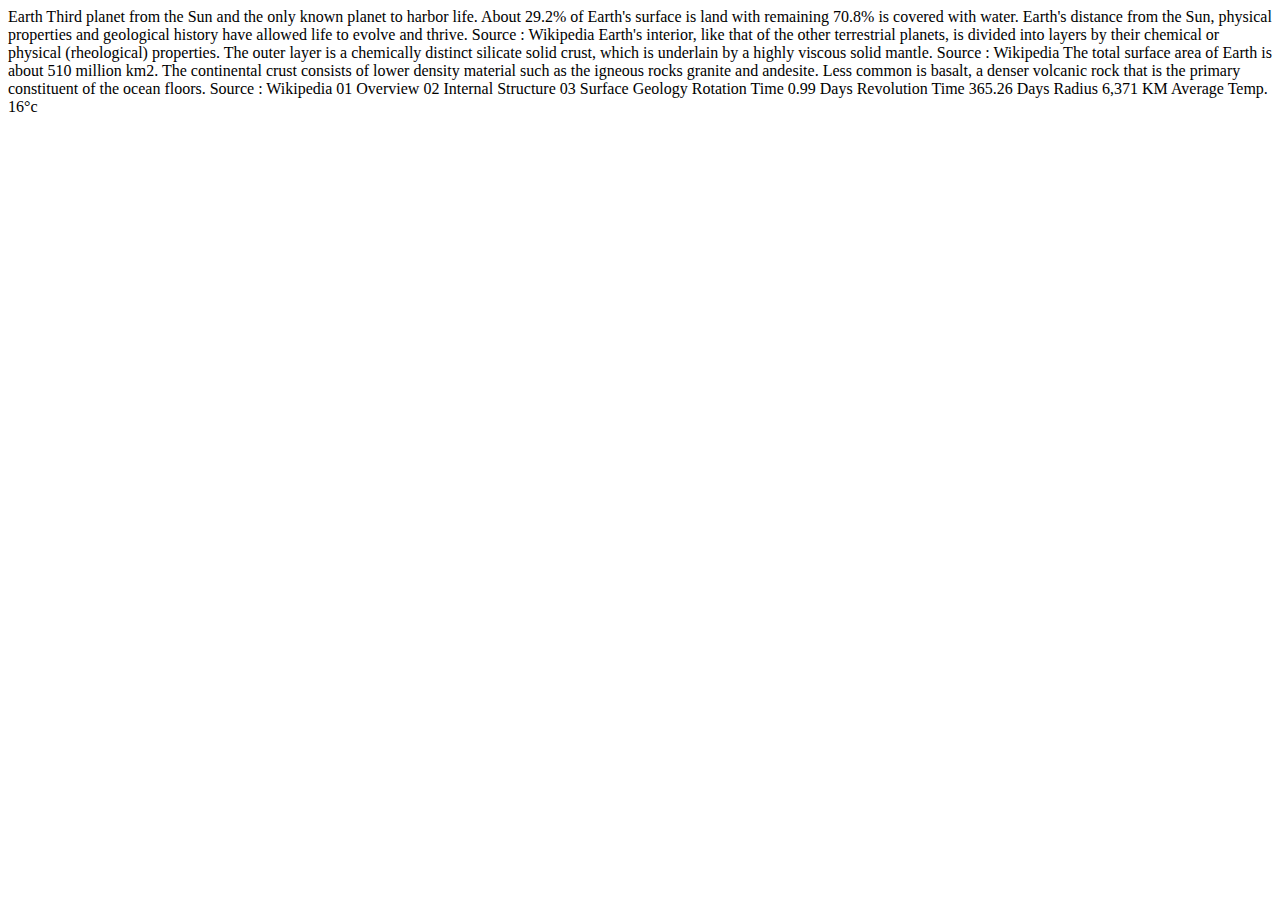
==== earth.html @ 62f98f71 "First commit. Starting bigger project" ====
<!DOCTYPE html>
<html lang="en">
<head>
  <meta charset="UTF-8">
  <meta name="viewport" content="width=device-width, initial-scale=1.0">

  <link rel="icon" type="image/png" sizes="32x32" href="./assets/favicon-32x32.png">
  
  <title>Frontend Mentor | Planets fact site</title>
</head>
<body>
  Earth

  <!-- Overview Content Start -->

  Third planet from the Sun and the only known planet to harbor life. 
  About 29.2% of Earth's surface is land with remaining 70.8% is 
  covered with water. Earth's distance from the Sun, physical properties 
  and geological history have allowed life to evolve and thrive.

  Source : Wikipedia <!-- URL: https://en.wikipedia.org/wiki/Earth -->

  <!-- Overview Content End -->

  <!-- Internal Structure Content Start -->

  Earth's interior, like that of the other terrestrial planets, is divided 
  into layers by their chemical or physical (rheological) properties. The 
  outer layer is a chemically distinct silicate solid crust, which is 
  underlain by a highly viscous solid mantle.

  Source : Wikipedia <!-- URL: https://en.wikipedia.org/wiki/Earth#Internal_structure -->

  <!-- Internal Structure Content End -->

  <!-- Surface Geology Content Start -->

  The total surface area of Earth is about 510 million km2. The continental 
  crust consists of lower density material such as the igneous rocks granite 
  and andesite. Less common is basalt, a denser volcanic rock that is the 
  primary constituent of the ocean floors.

  Source : Wikipedia <!-- URL: https://en.wikipedia.org/wiki/Earth#Surface -->

  <!-- Surface Geology Content End -->

  01 Overview
  02 Internal Structure
  03 Surface Geology

  Rotation Time
  0.99 Days

  Revolution Time
  365.26 Days

  Radius
  6,371 KM

  Average Temp.
  16°c
</body>
</html>
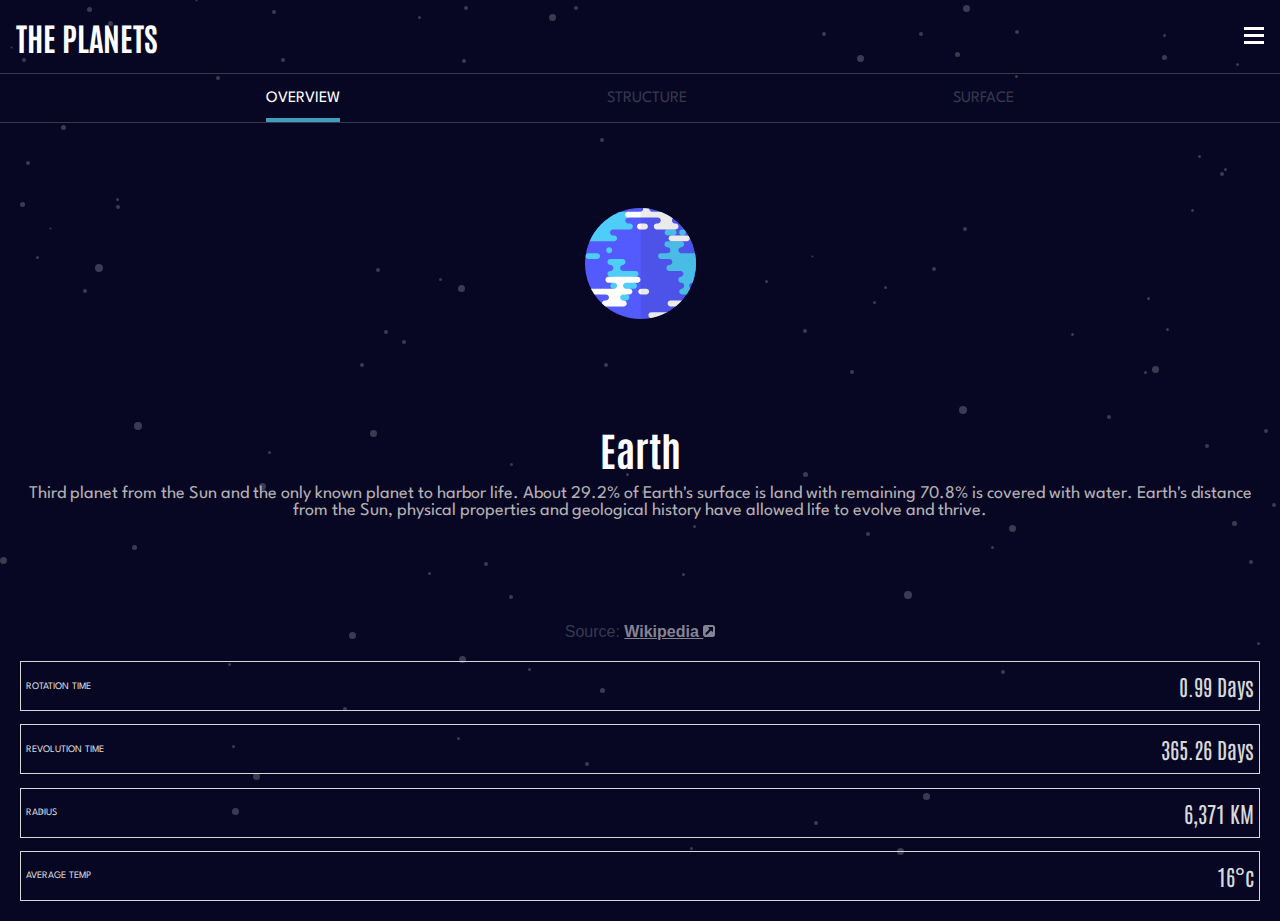
==== commit e7dd0538: "All pages for mobile version hooked up" ====
--- a/earth.html
+++ b/earth.html
@@ -4,60 +4,119 @@
   <meta charset="UTF-8">
   <meta name="viewport" content="width=device-width, initial-scale=1.0">
 
-  <link rel="icon" type="image/png" sizes="32x32" href="./assets/favicon-32x32.png">
+  <link rel="stylesheet" href="style.css">
+
+  <script src="menuman.js" defer></script>
+
+  <link rel="icon" type="image/png" sizes="32x32" href="./assets/favicon-32x32.png">  
+  <title>Earth</title>
+
   
-  <title>Frontend Mentor | Planets fact site</title>
 </head>
 <body>
-  Earth
-
-  <!-- Overview Content Start -->
-
-  Third planet from the Sun and the only known planet to harbor life. 
-  About 29.2% of Earth's surface is land with remaining 70.8% is 
-  covered with water. Earth's distance from the Sun, physical properties 
-  and geological history have allowed life to evolve and thrive.
-
-  Source : Wikipedia <!-- URL: https://en.wikipedia.org/wiki/Earth -->
-
-  <!-- Overview Content End -->
-
-  <!-- Internal Structure Content Start -->
-
-  Earth's interior, like that of the other terrestrial planets, is divided 
-  into layers by their chemical or physical (rheological) properties. The 
-  outer layer is a chemically distinct silicate solid crust, which is 
-  underlain by a highly viscous solid mantle.
-
-  Source : Wikipedia <!-- URL: https://en.wikipedia.org/wiki/Earth#Internal_structure -->
-
-  <!-- Internal Structure Content End -->
-
-  <!-- Surface Geology Content Start -->
-
-  The total surface area of Earth is about 510 million km2. The continental 
-  crust consists of lower density material such as the igneous rocks granite 
-  and andesite. Less common is basalt, a denser volcanic rock that is the 
-  primary constituent of the ocean floors.
-
-  Source : Wikipedia <!-- URL: https://en.wikipedia.org/wiki/Earth#Surface -->
-
-  <!-- Surface Geology Content End -->
-
-  01 Overview
-  02 Internal Structure
-  03 Surface Geology
-
-  Rotation Time
-  0.99 Days
-
-  Revolution Time
-  365.26 Days
-
-  Radius
-  6,371 KM
-
-  Average Temp.
-  16°c
+  <header>
+    <h1 class="head-title">THE PLANETS</h1>
+    <nav class="mobile__nav" id="menuclick">
+      <section class="menutoggle" id="menushow">
+        <a href="index.html">
+          <section class="mobile__nav-item">
+            <div id="mercury"></div>
+            <p>MERCURY</p>
+          </section>
+          <img src="/assets/icon-chevron.svg" alt="">
+        </a>
+        <a href="venus.html">
+          <section class="mobile__nav-item">
+            <div id="venus"></div>
+            <p>VENUS</p>
+          </section>
+          <img src="/assets/icon-chevron.svg" alt="">
+        </a>
+        <a href="earth.html">
+          <section class="mobile__nav-item">
+            <div id="earth"></div>
+            <p>EARTH</p>
+          </section>
+          <img src="/assets/icon-chevron.svg" alt="">
+        </a>
+        <a href="mars.html">
+          <section class="mobile__nav-item">
+            <div id="mars"></div>
+            <p>MARS</p>
+          </section>
+          <img src="/assets/icon-chevron.svg" alt="">
+        </a>
+        <a href="jupiter.html">
+          <section class="mobile__nav-item">
+            <div id="jupiter"></div>
+            <p>JUPITER</p>
+          </section>
+          <img src="/assets/icon-chevron.svg" alt="">
+        </a>
+        <a href="saturn.html">
+          <section class="mobile__nav-item">
+            <div id="saturn"></div>
+            <p>SATURN</p>
+          </section>
+          <img src="/assets/icon-chevron.svg" alt="">
+        </a>
+        <a href="uranus.html">
+          <section class="mobile__nav-item">
+           <div id="uranus"></div>
+           <p>URANUS</p>
+         </section>
+         <img src="/assets/icon-chevron.svg" alt="">
+       </a>
+        <a href="neptune.html">
+          <section class="mobile__nav-item">
+            <div id="neptune"></div>
+            <p>NEPTUNE</p>
+          </section>
+          <img src="/assets/icon-chevron.svg" alt="">
+        </a>
+      </section>
+    </nav>
+  </header>
+  <ul class="nav-top">
+    <li class="nav-top__item top-active" id="mob-top1">OVERVIEW</li>
+    <li class="nav-top__item" id="mob-top2">STRUCTURE</li>
+    <li class="nav-top__item" id="mob-top3">SURFACE</li>
+  </ul>
+  <main>
+    <article class="planet">  
+      <picture class="planet__mercury--face">
+        <img class="planet__base" id="planetimage" src="" alt="mercury">
+        <img class="planet__structure" id="planetimage-internal" src="" alt="mercury-crust">
+        <img class="planet__geology" id="planetimage-geology" src="" alt="mercury-surface">
+      </picture>
+      <section class="planet__info">
+        <h2 class="planet__title head-title" id="planettitle"></h2>
+        <p class="planet__desc desc-text" id="planetdesc"></p>
+        <p class="planet__desc planet__desc--structure" id="structure">.</p>
+        <p class="planet__desc planet__desc--surface" id="surface"></p>
+      </section>
+    </article>
+    <section class="planet__source">Source:
+      <a href="">Wikipedia <img src="/assets/icon-source.svg" alt=""></a>
+    </section>
+    <ul class="info-wrapper">
+      <li class="info__rotation">
+        <p class="desc-text">ROTATION TIME</p>
+        <div id="rotation"></div>
+      </li>
+      <li class="info__revolution">
+        <p class="desc-text">REVOLUTION TIME</p>
+        <div id="revolution"></div>
+      </li>
+      <li class="info__radius">
+        <p class="desc-text">RADIUS</p>
+        <div id="radius"></div>
+      </li>
+      <li class="info__temp">
+        <p class="desc-text">AVERAGE TEMP</p>
+        <div id="temp"></div>
+      </li>
+    </ul>
+  </main>
 </body>
 </html>--- a/style.css
+++ b/style.css
@@ -0,0 +1,210 @@
+@import url('https://fonts.googleapis.com/css2?family=Antonio:wght@500&family=League+Spartan:wght@400;700&display=swap');
+
+*{
+    box-sizing: border-box;
+    margin: 0;
+    padding: 0;
+}
+body{
+    height: 100svh;
+    background-color: #070724;
+    background-image: url(/assets/background-stars.svg);
+}
+
+h1, h2{
+    font-family: 'Antonio', sans-serif;
+}
+
+h3,h4{
+    font-family: 'League Spartan', sans-serif;
+}
+p{
+    font-family: 'League Spartan', sans-serif;
+}
+
+.mobile__nav{
+    background-image:url(/assets/icon-hamburger.svg);
+    background-repeat: no-repeat;
+    height: 20px;
+    width: 20px;
+}
+
+.menutoggle{
+    display: none;
+    position: relative;
+    background-color: #070724;
+    overflow: hidden;
+    top: 40px;
+    width: 100vw;
+    left: 60px;
+
+    transition: 1s;
+
+    box-shadow: 0 0 30px white;
+
+}
+.menutoggle a{
+    padding: 10px;
+    color: white;
+    width: 100%;
+    display: flex;
+    justify-content: space-around;
+    text-decoration: none;
+    font-size: 20px;
+    border: 1px solid white;
+}
+.menutoggle div{
+    background-color: #419EBB;
+    height: 20px;
+    width: 20px;
+    border-radius: 50%;
+}
+.mobile__nav-item{
+    width: 40%;
+    display: flex;
+    align-items: center;
+    padding: 2px;
+    justify-content: space-between;
+}
+
+#mercury{
+    background: #DEF4FC;
+}
+#venus{
+    background: #F7CC7F;
+}
+#earth{
+    background: #545BFE;
+}
+#mars{
+    background:#FF6A45 ;
+}
+#jupiter{
+    background: #ECAD7A;
+}
+#saturn{
+    background: #FCCB6B;
+}
+#uranus{
+    background: #65F0D5;
+}
+#neptune{
+    background: #497EFA;
+}
+header{
+    padding: 16px;
+    align-items: center;
+    display: flex;
+    justify-content: space-between;
+}
+
+.head-title{
+    color: white;
+}
+
+
+.nav-top{
+    display: flex;
+    justify-content: space-evenly;
+    align-items: center;
+    height: 50px;
+    border-top:1px solid #38384F ;
+    border-bottom:1px solid #38384F ;
+}
+
+.nav-top__item{
+    font-family: "League Spartan", sans-serif;
+    list-style: none;
+    color: #38384F;
+    display: block;
+}
+
+.top-active{
+    color: white;
+    line-height: 50px;
+
+    height: 100%;
+
+    border-bottom: 4px solid #419EBB;
+}
+
+
+.planet{
+    height: 500px;
+    display: flex;
+flex-direction: column;
+    width: 100%;
+    justify-content: center;
+    align-items:center ;
+}
+
+.planet__mercury--face img{
+    height: 111px;
+    width: 111px;
+}
+
+.planet__info{
+    text-align: center;
+    padding: 20px;
+}
+
+.planet__title {
+    padding-top: 80px;
+    text-align: center;
+    font-size: 40px;
+}
+
+.planet__desc {
+    padding-top: 10px;
+    color: rgb(180, 175, 175);
+    font-size: 18px;
+}
+
+
+.planet__source {
+    font-family: "Leauge Spartan", sans-serif;
+    text-align: center;
+    color: #38384F;
+}
+.planet__source a{
+    font-weight: bold;
+    color: #838391;
+    text-decoration: underline;
+}
+
+.info-wrapper{
+    padding: 20px;
+    display: flex;
+    flex-direction: column;
+    justify-content: space-between;
+    height: 280px;
+}
+
+.info-wrapper li{
+    display: flex;
+    align-items: center;
+    justify-content: space-between;
+    font-size: 10px;
+    padding: 5px;
+    border: 1px solid #D8D8D8;
+    height: 50px;
+    color: #D8D8D8;
+}
+
+#rotation,#revolution,#radius,#temp{
+    font-family: "Antonio", sans-serif;
+    font-weight: 400;
+    font-size: 22px;
+    
+}
+
+.planet__desc--structure, .planet__desc--surface{
+    display: none;
+}
+.planet__geology,.planet__structure{
+    display: none;
+}
+
+@media (max-width:500px) {
+    
+}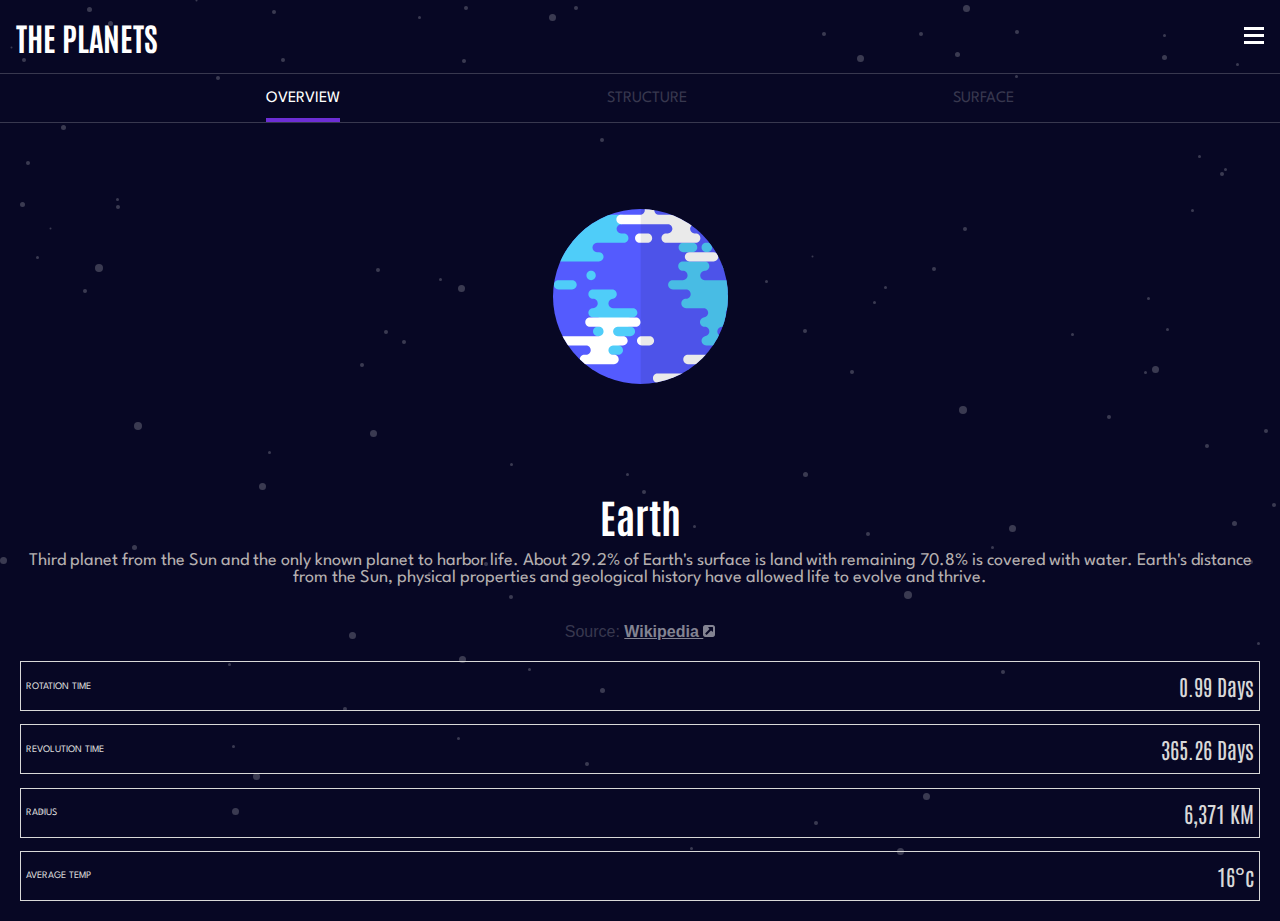
==== commit 795fe180: "Finishing touches for moblie version" ====
--- a/earth.html
+++ b/earth.html
@@ -5,6 +5,7 @@
   <meta name="viewport" content="width=device-width, initial-scale=1.0">
 
   <link rel="stylesheet" href="style.css">
+  <link rel="stylesheet" href="/planetStyles/earth.css">
 
   <script src="menuman.js" defer></script>
 
@@ -84,11 +85,13 @@
   </ul>
   <main>
     <article class="planet">  
+      <section class="planet__wrapp">
       <picture class="planet__mercury--face">
-        <img class="planet__base" id="planetimage" src="" alt="mercury">
-        <img class="planet__structure" id="planetimage-internal" src="" alt="mercury-crust">
-        <img class="planet__geology" id="planetimage-geology" src="" alt="mercury-surface">
+        <img class="planet__base planet__image" id="planetimage" src="" alt="mercury">
+        <img class="planet__structure planet__image" id="planetimage-internal" src="" alt="mercury-crust">
+        <img class="planet__geology planet__image" id="planetimage-geology" src="" alt="mercury-surface">
       </picture>
+    </section>
       <section class="planet__info">
         <h2 class="planet__title head-title" id="planettitle"></h2>
         <p class="planet__desc desc-text" id="planetdesc"></p>
@@ -97,7 +100,7 @@
       </section>
     </article>
     <section class="planet__source">Source:
-      <a href="">Wikipedia <img src="/assets/icon-source.svg" alt=""></a>
+      <a id="wikisource" href="">Wikipedia <img src="/assets/icon-source.svg" alt=""></a>
     </section>
     <ul class="info-wrapper">
       <li class="info__rotation">
--- a/style.css
+++ b/style.css
@@ -119,15 +119,6 @@
     display: block;
 }
 
-.top-active{
-    color: white;
-    line-height: 50px;
-
-    height: 100%;
-
-    border-bottom: 4px solid #419EBB;
-}
-
 
 .planet{
     height: 500px;
@@ -135,17 +126,29 @@
 flex-direction: column;
     width: 100%;
     justify-content: center;
-    align-items:center ;
-}
-
-.planet__mercury--face img{
-    height: 111px;
-    width: 111px;
-}
+    align-items: center;
+}
+.planet__wrapp{
+    height: 250px;
+    width: 100%;
+    overflow: hidden;
+
+    display: flex;
+    justify-content: center;
+    align-items: center;
+}
+
 
 .planet__info{
     text-align: center;
-    padding: 20px;
+    height: 150px;
+    padding-left: 20px;
+    padding-right: 20px;
+
+    display: flex;
+    flex-direction: column;
+    align-items: center;
+    justify-content: center;
 }
 
 .planet__title {
--- a/planetStyles/earth.css
+++ b/planetStyles/earth.css
@@ -0,0 +1,13 @@
+.top-active{
+    color: white;
+    line-height: 50px;
+
+    height: 100%;
+
+    border-bottom: 4px solid #6D2ED5;
+}
+
+.planet__image{
+    width: 175px;
+    height: 175px;
+}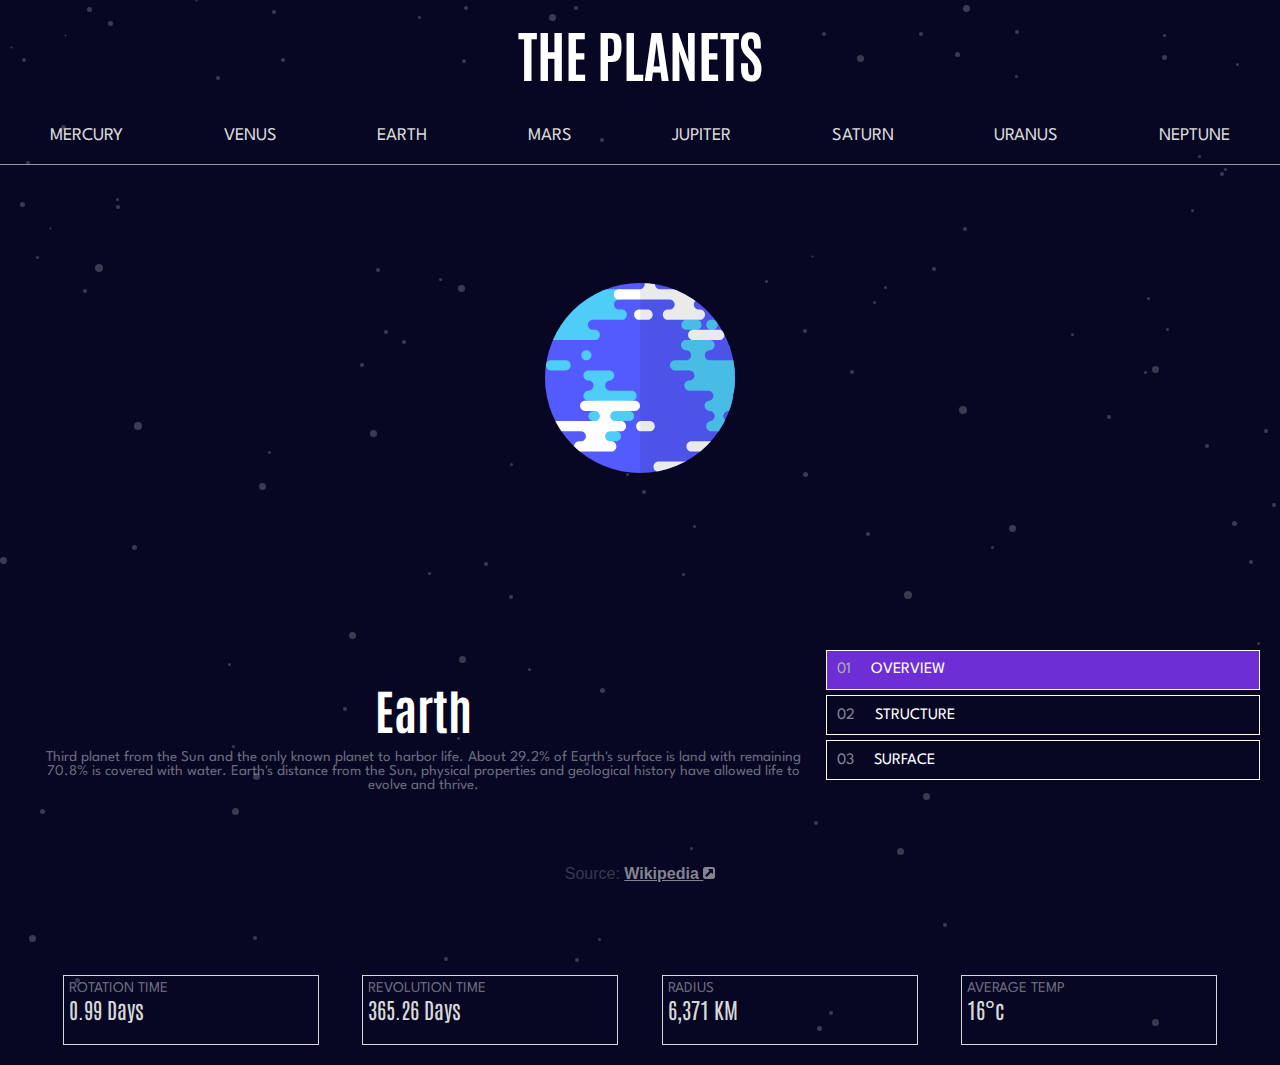
==== commit 4f0caa25: "Implomented Pad layout" ====
--- a/earth.html
+++ b/earth.html
@@ -78,6 +78,16 @@
       </section>
     </nav>
   </header>
+  <ul class="nav-top--deskandpad">
+    <li class="nav__item"><a href="index.html">MERCURY</a></li>
+    <li class="nav__item"><a href="venus.html">VENUS</a></li>
+    <li class="nav__item"><a href="earth.html">EARTH</a></li>
+    <li class="nav__item"><a href="mars.html">MARS</a></li>
+    <li class="nav__item"><a href="jupiter.html">JUPITER</a></li>
+    <li class="nav__item"><a href="saturn.html">SATURN</a></li>
+    <li class="nav__item"><a href="uranus.html">URANUS</a></li>
+    <li class="nav__item"><a href="neptune.html">NEPTUNE</a></li>
+  </ul>
   <ul class="nav-top">
     <li class="nav-top__item top-active" id="mob-top1">OVERVIEW</li>
     <li class="nav-top__item" id="mob-top2">STRUCTURE</li>
@@ -92,12 +102,19 @@
         <img class="planet__geology planet__image" id="planetimage-geology" src="" alt="mercury-surface">
       </picture>
     </section>
+    <section class="desk__wrapper">
       <section class="planet__info">
         <h2 class="planet__title head-title" id="planettitle"></h2>
         <p class="planet__desc desc-text" id="planetdesc"></p>
         <p class="planet__desc planet__desc--structure" id="structure">.</p>
         <p class="planet__desc planet__desc--surface" id="surface"></p>
       </section>
+      <ul class="nav-deskandpad">
+        <li class="nav-top__item top-active" id="desk-top1"><span>01</span> OVERVIEW</li>
+        <li class="nav-top__item" id="desk-top2"><span>02</span> STRUCTURE</li>
+        <li class="nav-top__item" id="desk-top3"><span>03</span>SURFACE</li>
+      </ul>
+    </section>
     </article>
     <section class="planet__source">Source:
       <a id="wikisource" href="">Wikipedia <img src="/assets/icon-source.svg" alt=""></a>
--- a/style.css
+++ b/style.css
@@ -118,6 +118,12 @@
     color: #38384F;
     display: block;
 }
+.nav-top--deskandpad{
+    display: none;
+}
+.nav-deskandpad{
+    display: none;
+}
 
 
 .planet{
@@ -208,6 +214,126 @@
     display: none;
 }
 
-@media (max-width:500px) {
+@media (min-width:600px) {
+
+    main{
+        height: 100svh;
+    }
+
+    header{
+        display: flex;
+        justify-content: center;
+        width: 100%;
+
+        font-weight: lighter;
+        font-size: 28px;
+    }
+
+    .mobile__nav{
+        display: none;
+    }
+    .nav-top{
+        display: none;
+    }
+
+    .nav-top--deskandpad{
+        width: 100%;
+        height: 60px;
+        align-items: center;
+        justify-content: space-around;
+        list-style: none;
+        display: flex;
+        color: #FFFFFF;
+
+        border-bottom: 1px solid #979797;
+    }
+    .desk__wrapper{
+        display: flex;
+        align-items: center;
+        height: 30svh;
+        padding-left: 20px;
+        padding-right: 20px;
+    }
+    .nav-deskandpad{
+        padding-top: 40px;
+        height: 180px;
+        width: 35%;
+        display: flex;
+        justify-content: space-evenly;
+        align-items: center;
+        flex-direction: column;
+        color: white;
+    }
+
+    .planet{
+        height: 700px;
+    }
+
+
+    .planet__info{
+        text-align: center;
+        height: 150px;
+        padding-left: 20px;
+        padding-right: 20px;
+
+        width: 65%;
     
+        display: flex;
+        flex-direction: column;
+        justify-content: center;
+    }
+
+    .planet__wrapp{
+        height: 40svh;
+    }
+    .nav__item a{
+        font-family: 'League Spartan', sans-serif;
+        font-size: 18px;
+        text-decoration: none;
+        color: #D8D8D8;
+    }
+    .planet__source{
+        height: 10svh;
+    }
+
+    
+    .nav-top__item{
+        height: 40px;
+        border: 1px solid white;
+        width: 100%;
+        color: white;
+
+        display: flex;
+        padding-left: 10px;
+        align-items: center;
+    }
+    .nav-top__item span{
+        padding-right: 20px;
+        color: #838391;
+    }
+
+
+    .info-wrapper{
+        padding: 20px;
+        display: flex;
+        height: 110px;
+        width: 100%;
+
+        display: flex;
+        flex-direction: row;
+        justify-content: space-evenly;
+    }
+    .info-wrapper li{
+        height: 100%;
+        width: 20vw;
+        display: inline-block;
+    }
+
+    .planet__title{
+            font-size: 48px;
+    }
+    .desc-text {
+        font-size: 15px;
+        color: #d8d8d87c;
+    }
 }--- a/planetStyles/earth.css
+++ b/planetStyles/earth.css
@@ -10,4 +10,22 @@
 .planet__image{
     width: 175px;
     height: 175px;
+}
+
+@media (min-width: 600px){
+
+    .planet__image{
+        width: 190px;
+        height: 190px;
+    }
+
+    .top-active{
+        background-color: #6D2ED5;
+        border: 1px solid white;
+        height: 40px;
+    }
+    .top-active span{
+        color: rgb(170, 169, 169);
+    }
+
 }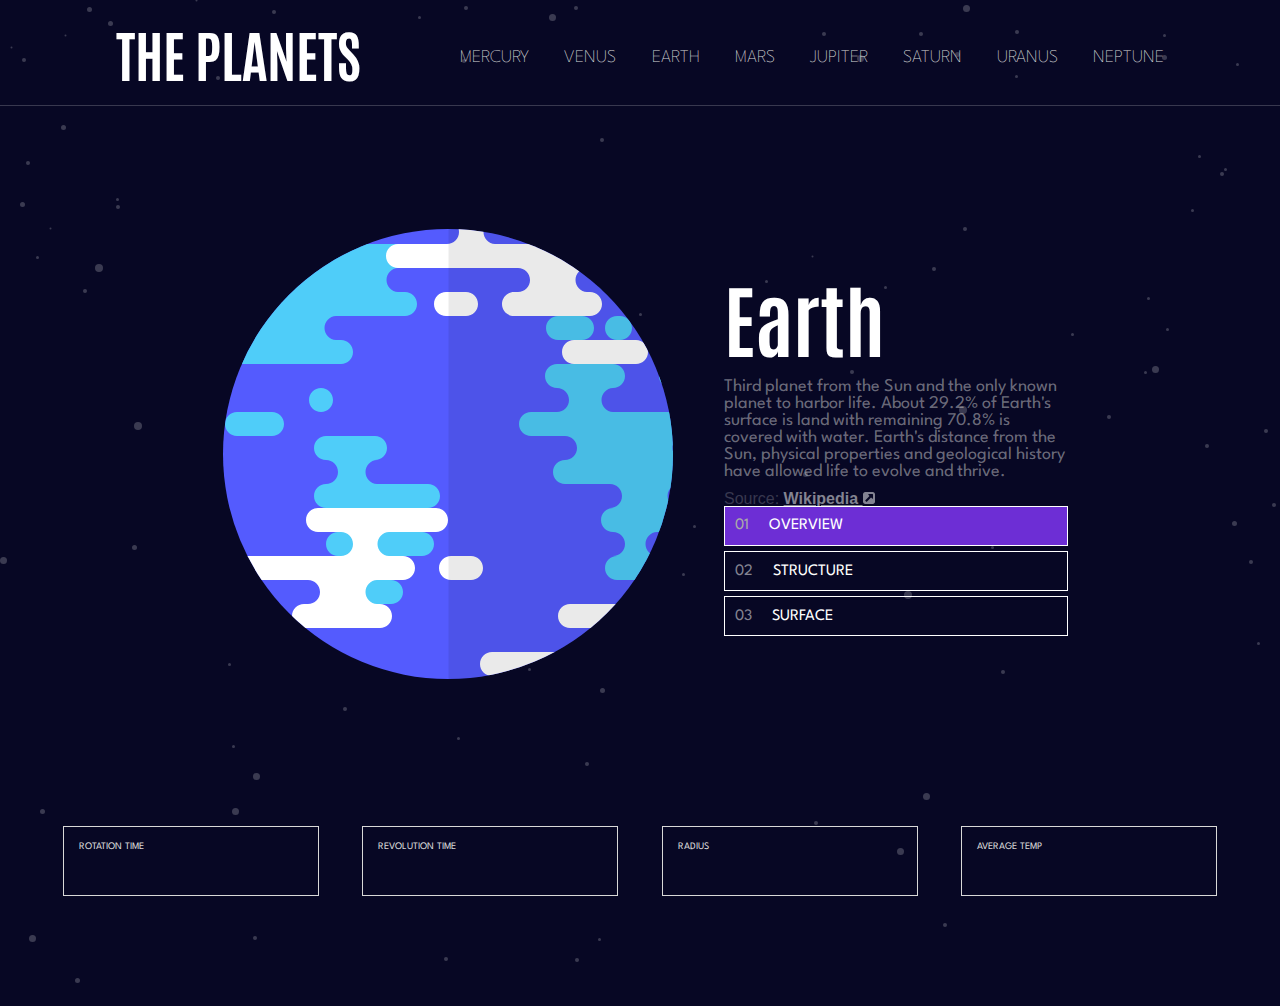
==== commit 33e56347: "Geobox fixed. Added desktop version" ====
--- a/earth.html
+++ b/earth.html
@@ -77,6 +77,16 @@
         </a>
       </section>
     </nav>
+    <ul class="nav-top--desk">
+      <li class="nav__item"><a href="index.html">MERCURY</a></li>
+      <li class="nav__item"><a href="venus.html">VENUS</a></li>
+      <li class="nav__item"><a href="earth.html">EARTH</a></li>
+      <li class="nav__item"><a href="mars.html">MARS</a></li>
+      <li class="nav__item"><a href="jupiter.html">JUPITER</a></li>
+      <li class="nav__item"><a href="saturn.html">SATURN</a></li>
+      <li class="nav__item"><a href="uranus.html">URANUS</a></li>
+      <li class="nav__item"><a href="neptune.html">NEPTUNE</a></li>
+    </ul>
   </header>
   <ul class="nav-top--deskandpad">
     <li class="nav__item"><a href="index.html">MERCURY</a></li>
@@ -108,6 +118,9 @@
         <p class="planet__desc desc-text" id="planetdesc"></p>
         <p class="planet__desc planet__desc--structure" id="structure">.</p>
         <p class="planet__desc planet__desc--surface" id="surface"></p>
+        <section class="planet__source">Source:
+          <a id="wikisource" href="">Wikipedia <img src="/assets/icon-source.svg" alt=""></a>
+        </section>
       </section>
       <ul class="nav-deskandpad">
         <li class="nav-top__item top-active" id="desk-top1"><span>01</span> OVERVIEW</li>
@@ -116,9 +129,6 @@
       </ul>
     </section>
     </article>
-    <section class="planet__source">Source:
-      <a id="wikisource" href="">Wikipedia <img src="/assets/icon-source.svg" alt=""></a>
-    </section>
     <ul class="info-wrapper">
       <li class="info__rotation">
         <p class="desc-text">ROTATION TIME</p>
--- a/style.css
+++ b/style.css
@@ -112,6 +112,11 @@
     border-bottom:1px solid #38384F ;
 }
 
+.nav-top--desk{
+    display: none;
+}
+
+
 .nav-top__item{
     font-family: "League Spartan", sans-serif;
     list-style: none;
@@ -179,6 +184,15 @@
     font-weight: bold;
     color: #838391;
     text-decoration: underline;
+}
+
+.surfaceimage{
+    position: absolute;
+    top: 300px;
+    display: none;
+}
+.surfaceimage img{
+    height: 100px;
 }
 
 .info-wrapper{
@@ -214,7 +228,7 @@
     display: none;
 }
 
-@media (min-width:600px) {
+@media (min-width:600px){
 
     main{
         height: 100svh;
@@ -235,6 +249,7 @@
     .nav-top{
         display: none;
     }
+    .nav-top--desk{display: none;}
 
     .nav-top--deskandpad{
         width: 100%;
@@ -263,6 +278,14 @@
         align-items: center;
         flex-direction: column;
         color: white;
+    }
+
+    .surfaceimage{
+        position: absolute;
+        top: 400px;
+    }
+    .surfaceimage img{
+        height: 150px;
     }
 
     .planet{
@@ -332,8 +355,93 @@
     .planet__title{
             font-size: 48px;
     }
-    .desc-text {
-        font-size: 15px;
+    .planet__desc {
+        font-size: 18px;
         color: #d8d8d87c;
     }
+
+    .nav-top--desk{
+        display: none;
+    }
+}
+
+@media (min-width:1100px){
+    body{
+        overflow: hidden;
+    }
+    header{
+        display: flex;
+        justify-content: space-evenly;
+        align-items: center;
+
+        border-bottom: 1px solid #38384F;
+    }
+
+
+    .nav-top--deskandpad{
+        display: none;
+    }
+    .planet{
+        display: flex;
+        flex-direction: row;
+    }
+
+    .info-wrapper li{
+        padding: 15px;
+    }
+    
+    .info-wrapper li div{
+        font-size: 40px;
+    }
+
+
+
+    .nav-top--desk{
+        display: flex;
+        height: 100%;
+        width: 55vw;
+        justify-content: space-between;
+        list-style: none;
+    }
+
+    .desk__wrapper{
+        display: flex;
+        justify-content: space-evenly;
+        flex-direction: column;
+        height: 50svh;
+        width: 30vw;
+    }
+    .planet__wrapp{
+        width: 40vw;
+        height: 60svh;
+    }
+
+    .planet__info{
+        padding: 0;
+        width: 100%;
+        text-align: left;
+    }
+    .planet__title{
+        font-size: 80px;
+        text-align: left;
+        width: 100%;
+    }
+
+    .nav-deskandpad{
+        width: 100%;
+    }
+
+    .planet__source{
+        padding-top: 10px;
+        text-align: left;
+        width: 100%;
+    }
+
+    .surfaceimage{
+        position: absolute;
+        top: 500px;
+    }
+    .surfaceimage img{
+        height: 200px;
+    }
 }--- a/planetStyles/earth.css
+++ b/planetStyles/earth.css
@@ -15,8 +15,8 @@
 @media (min-width: 600px){
 
     .planet__image{
-        width: 190px;
-        height: 190px;
+        width: 450px;
+        height: 450px;
     }
 
     .top-active{
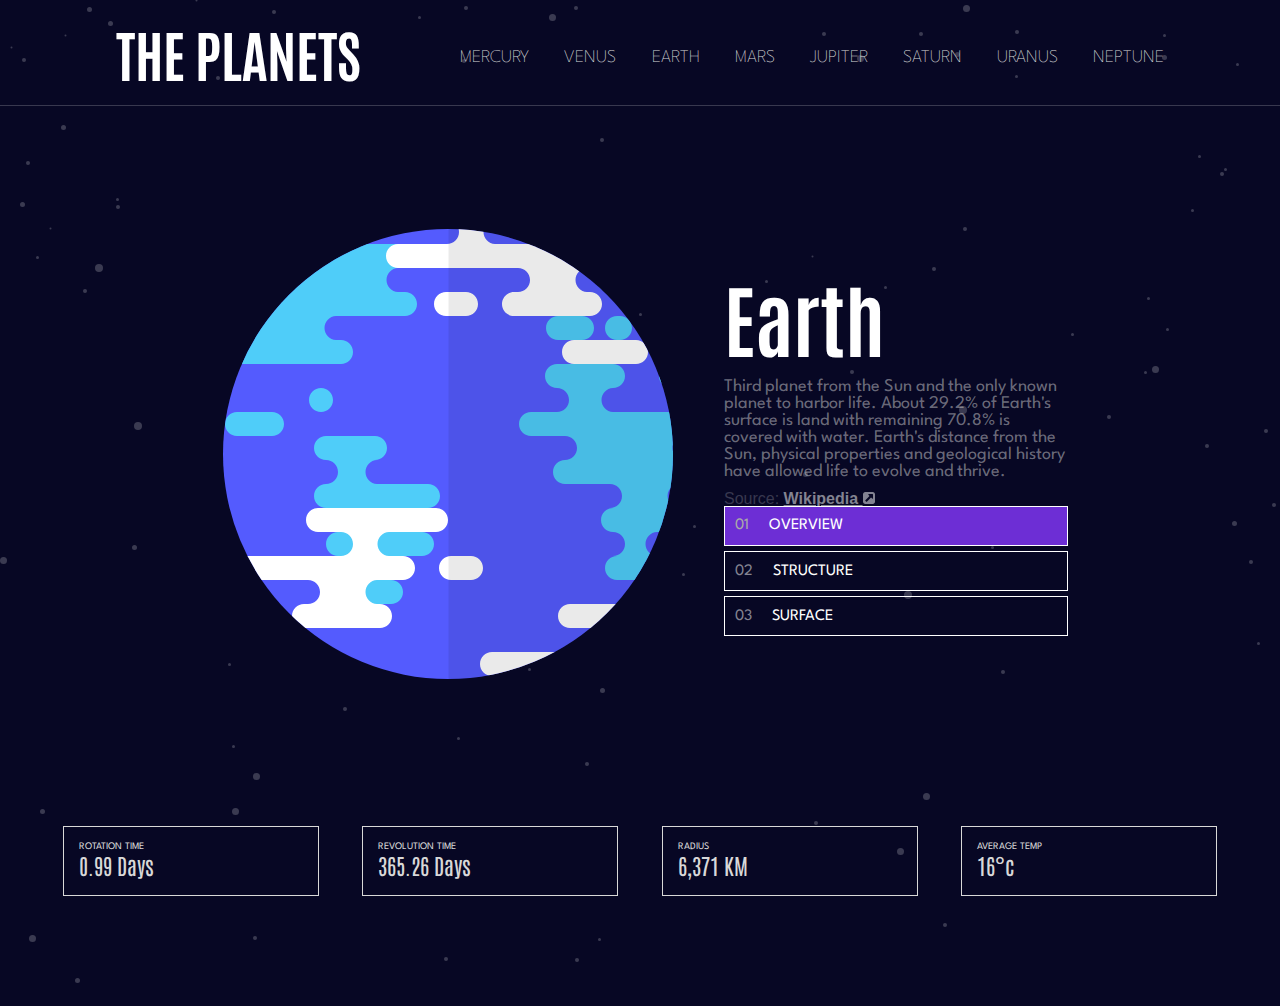
==== commit d8901fcd: "Fixed All pages" ====
--- a/earth.html
+++ b/earth.html
@@ -78,14 +78,14 @@
       </section>
     </nav>
     <ul class="nav-top--desk">
-      <li class="nav__item"><a href="index.html">MERCURY</a></li>
-      <li class="nav__item"><a href="venus.html">VENUS</a></li>
-      <li class="nav__item"><a href="earth.html">EARTH</a></li>
-      <li class="nav__item"><a href="mars.html">MARS</a></li>
-      <li class="nav__item"><a href="jupiter.html">JUPITER</a></li>
-      <li class="nav__item"><a href="saturn.html">SATURN</a></li>
-      <li class="nav__item"><a href="uranus.html">URANUS</a></li>
-      <li class="nav__item"><a href="neptune.html">NEPTUNE</a></li>
+      <li id="merc" class="nav__item"><a href="index.html">MERCURY</a></li>
+      <li id="venu" class="nav__item"><a href="venus.html">VENUS</a></li>
+      <li id="eart" class="nav__item"><a href="earth.html">EARTH</a></li>
+      <li id="mar" class="nav__item"><a href="mars.html">MARS</a></li>
+      <li id="jupi" class="nav__item"><a href="jupiter.html">JUPITER</a></li>
+      <li id="satu" class="nav__item"><a href="saturn.html">SATURN</a></li>
+      <li id="uran" class="nav__item"><a href="uranus.html">URANUS</a></li>
+      <li id="nept" class="nav__item"><a href="neptune.html">NEPTUNE</a></li>
     </ul>
   </header>
   <ul class="nav-top--deskandpad">
@@ -111,6 +111,9 @@
         <img class="planet__structure planet__image" id="planetimage-internal" src="" alt="mercury-crust">
         <img class="planet__geology planet__image" id="planetimage-geology" src="" alt="mercury-surface">
       </picture>
+      <div class="surfaceimage" id="surfaceimage">
+        <img id="planetimage-geology--hovering" src="" alt="">
+      </div>
     </section>
     <section class="desk__wrapper">
       <section class="planet__info">
@@ -129,20 +132,20 @@
       </ul>
     </section>
     </article>
-    <ul class="info-wrapper">
+    <ul class="info__box info-wrapper">
       <li class="info__rotation">
         <p class="desc-text">ROTATION TIME</p>
         <div id="rotation"></div>
       </li>
-      <li class="info__revolution">
+      <li class="info__box info__revolution">
         <p class="desc-text">REVOLUTION TIME</p>
         <div id="revolution"></div>
       </li>
-      <li class="info__radius">
+      <li class="info__box info__radius">
         <p class="desc-text">RADIUS</p>
         <div id="radius"></div>
       </li>
-      <li class="info__temp">
+      <li class="info__box info__temp">
         <p class="desc-text">AVERAGE TEMP</p>
         <div id="temp"></div>
       </li>
